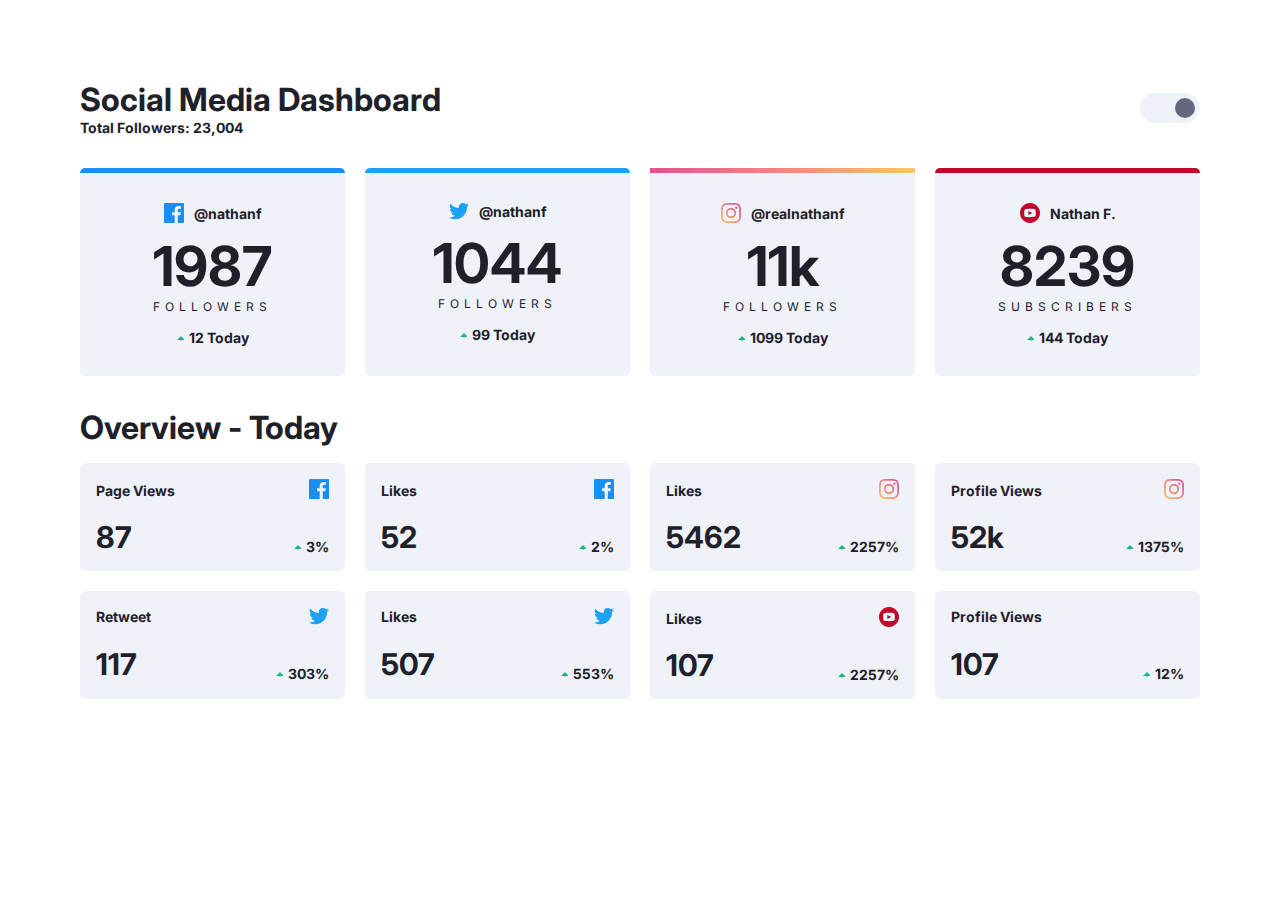
==== social-media-dashboard-with-theme-switcher-master/index.html @ 12d63ea1 "Commit initial" ====
<!DOCTYPE html>
<html lang="en">
<head>
  <meta charset="UTF-8">
  <meta name="viewport" content="width=device-width, initial-scale=1.0"> <!-- displays site properly based on user's device -->

  <link rel="icon" type="image/png" sizes="32x32" href="./src/images/favicon-32x32.png">
  
  <title>Frontend Mentor | Davi Milioli</title>
  <link rel="stylesheet" href="src/style.css">

  <!-- Feel free to remove these styles or customise in your own stylesheet 👍 -->
  <style>
    .attribution { font-size: 11px; text-align: center; }
    .attribution a { color: hsl(228, 45%, 44%); }
  </style>
</head>
<body>
  <main>
    <section class="dashboard">
      <div class="header-dashboard">
        <div class="titulos">
          <h1 class="titulo">Social Media Dashboard</h1>
          <h3 class="total-followers">Total Followers: 23,004</h3>
        </div>
        <div class="darkmode-container">
          <div class="btn-darkmode">
            <span></span>
          </div>
        </div>
      </div>
      <section class="socials">
        <div class="social facebook">
          <div class="profile">
            <img src="src/images/icon-facebook.svg">
            <h1 class="identity">@nathanf</h1>
          </div>
          <div class="followers">
            <h1 class="number">1987</h1>
            <h3 class="text-followers">Followers</h3>
          </div>
          <h4 class="status">12 Today</h4>
        </div>
        <div class="social twitter">
          <div class="profile">
            <img src="src/images/icon-twitter.svg">
            <h1 class="identity">@nathanf</h1>
          </div>
          <div class="followers">
            <h1 class="number">1044</h1>
            <h3 class="text-followers">Followers</h3>
          </div>
            <h4 class="status">99 Today</h4>
        </div>
        <div class="social instagram">
          <div class="profile">
            <img src="src/images/icon-instagram.svg">
            <h1 class="identity">@realnathanf</h1>
          </div>
          <div class="followers">
            <h1 class="number">11k</h1>
            <h3 class="text-followers">Followers</h3>
          </div>
            <h4 class="status">1099 Today</h4>
        </div>
        <div class="social youtube">
          <div class="profile">
            <img src="src/images/icon-youtube.svg">
            <h1 class="identity">Nathan F.</h1>
          </div>
          <div class="followers">
            <h1 class="number">8239</h1>
            <h3 class="text-followers">Subscribers</h3>
          </div>
          <h4 class="status">144 Today</h4>
        </div>
      </section>
    </section>
    <section class="overview">
      <h1 class="titulo-principal">Overview - Today</h1>
      <div class="overviews">
        <div class="result-overview">
          <h4>Page Views</h4>
          <img src="src/images/icon-facebook.svg" alt="">
          <h1 class="titulo">87</h1>
          <h4 class="status">3%</h4>
        </div>
        <div class="result-overview">
          <h4>Likes</h4>
          <img src="src/images/icon-facebook.svg" alt="">
          <h1 class="titulo">52</h1>
          <h4 class="status">2%</h4>
        </div>
        
        <div class="result-overview">
          <h4>Likes</h4>
          <img src="src/images/icon-instagram.svg" alt="">
          <h1 class="titulo">5462</h1>
          <h4 class="status">2257%</h4>
        </div>
        <div class="result-overview">
          <h4>Profile Views</h4>
          <img src="src/images/icon-instagram.svg" alt="">
          <h1 class="titulo">52k</h1>
          <h4 class="status">1375%</h4>
        </div>

        <div class="result-overview">
          <h4>Retweet</h4>
          <img src="src/images/icon-twitter.svg" alt="">
          <h1 class="titulo">117</h1>
          <h4 class="status">303%</h4>
        </div>
        <div class="result-overview">
          <h4>Likes</h4>
          <img src="src/images/icon-twitter.svg" alt="">
          <h1 class="titulo">507</h1>
          <h4 class="status">553%</h4>
        </div>

        <div class="result-overview">
          <h4>Likes</h4>
          <img src="src/images/icon-youtube.svg" alt="">
          <h1 class="titulo">107</h1>
          <h4 class="status">2257%</h4>
        </div>
        <div class="result-overview">
          <h4>Profile Views</h4>
          <img src="src/src/images/icon-youtube.svg" alt="">
          <h1 class="titulo">107</h1>
          <h4 class="status">12%</h4>
        </div>
      </div>
    </section>
  </main>


<!--   <div class="attribution">
    Challenge by <a href="https://www.frontendmentor.io?ref=challenge" target="_blank">Frontend Mentor</a>. 
    Coded by <a href="#">Your Name Here</a>.
  </div> -->
  <script src="src/main.js"></script>
</body>
</html>
---- social-media-dashboard-with-theme-switcher-master/src/style.css ----
@import url("https://fonts.googleapis.com/css2?family=Inter:wght@400;700&display=swap");

:root{
  --bg-card: hsl(227deg, 47%, 96%);
  --bg-body: hsl(0deg, 0%, 100%);
  --font-color-primary: hsl(230deg, 17%, 14%);
  --font-color-primary-secondary: hsl(228deg, 12%, 44%);
}

body.active{
  --font-color-primary: hsl(0deg, 0%, 100%);
  --font-color-primary-secondary: hsl(228deg, 34%, 66%);
  --bg-card: hsl(228deg, 28%, 20%);
  --bg-body: hsl(230deg, 17%, 14%);
}

* {
  margin: 0;
  padding: 0;
  box-sizing: border-box;
}

body {
  background-color: var(--bg-body);
  font-family: "Inter", sans-serif;
  padding: 5rem;
}

main .dashboard .header-dashboard {
  width: 100%;
  display: flex;
  justify-content: space-between;
  margin: auto;
}
main .dashboard .header-dashboard .darkmode-container {
  display: flex;
  align-items: center;
  gap: 10px;
}
main .dashboard .header-dashboard .darkmode-container .btn-darkmode {
  background-color: var(--bg-card);
  display: block;
  width: 60px;
  height: 30px;
  border-radius: 50px;
  display: flex;
  align-items: center;
  padding: 0px 5px;
}
main .dashboard .header-dashboard .darkmode-container .btn-darkmode span {
  background-color: var(--font-color-primary-secondary);
  width: 20px;
  height: 20px;
  display: block;
  border-radius: 50%;
  margin-left: 30px;
  transition: 0.3s;
}
main .dashboard .header-dashboard .darkmode-container .btn-darkmode span.active {
  margin-left: 0px;
  transition: 0.3s;
}
main .dashboard .header-dashboard .titulo {
  color: var(--font-color-primary);
}
main .dashboard .header-dashboard .total-followers {
  color: var(--font-color-primary);
  font-size: 14px;
}
main .dashboard .header-dashboard .btn-dark-mode {
  color: var(--font-color-primary);
}
main .dashboard .socials {
  display: grid;
  grid-template-columns: 1fr 1fr 1fr 1fr;
  gap: 20px;
  margin-top: 2rem;
}
main .dashboard .socials .social {
  background-color: var(--bg-card);
  text-align: center;
  padding: 30px 40px;
  border-top: 5px solid;
  transition: 0.3s;
  border-radius: 5px;
}
main .dashboard .socials .social .profile {
  display: flex;
  gap: 10px;
  align-items: center;
  text-align: center;
  justify-content: center;
  margin-bottom: 10px;
}
main .dashboard .socials .social .profile .identity {
  color: var(--font-color-primary);
  font-size: 14px;
}
main .dashboard .socials .social .number {
  font-size: 55px;
  color: var(--font-color-primary);
}
main .dashboard .socials .social .text-followers {
  color: var(--font-color-primary);
  letter-spacing: 5px;
  text-transform: uppercase;
  font-weight: 400;
  margin-bottom: 15px;
  font-size: 12px;
}
main .dashboard .socials .social:hover {
  opacity: 0.8;
  transition: 0.3s;
}
main .dashboard .socials .social:nth-child(3) {
  border-image: linear-gradient(265deg, hsl(37deg, 97%, 70%) 0%, hsl(329deg, 70%, 58%) 100%) 1 0 0 0;
}
main .dashboard .socials .social:nth-child(1) {
  border-color: hsl(208deg, 92%, 53%);
}
main .dashboard .socials .social:nth-child(2) {
  border-color: hsl(203deg, 89%, 53%);
}
main .dashboard .socials .social:nth-child(3) {
  border-color: linear-gradient(265deg, hsl(37deg, 97%, 70%) 0%, hsl(329deg, 70%, 58%) 100%);
}
main .dashboard .socials .social:nth-child(4) {
  border-color: hsl(348deg, 97%, 39%);
}
main .status {
  font-size: 14px;
  color: var(--font-color-primary);
}
main .status::before {
  content: "";
  width: 7px;
  height: 5px;
  margin-right: 5px;
  margin-bottom: 2px;
  display: inline-block;
  background: url(images/icon-up.svg);
}
main .overview {
  margin-top: 2rem;
}
main .overview .titulo-principal {
  color: var(--font-color-primary);
}
main .overview .overviews {
  margin-top: 1rem;
  display: grid;
  grid-template-columns: 1fr 1fr 1fr 1fr;
  gap: 20px;
}
main .overview .overviews .result-overview {
  background-color: var(--bg-card);
  display: grid;
  grid-template-columns: 1fr 1fr;
  padding: 1rem;
  gap: 20px;
  align-content: space-around;
  align-items: end;
  border-radius: 5px;
  transition: 0.3s;
}
main .overview .overviews .result-overview h4 {
  font-size: 14px;
  color: var(--font-color-primary);
}
main .overview .overviews .result-overview .titulo {
  font-size: 30px;
  color: var(--font-color-primary);
}
main .overview .overviews .result-overview img, main .overview .overviews .result-overview .status {
  justify-self: end;
}
main .overview .overviews .result-overview:hover {
  opacity: 0.8;
  transition: 0.3s;
}

@media (max-width: 992px) {
  body {
    padding: 3rem;
  }
  .header-dashboard .titulo {
    font-size: 20px;
  }
  .socials {
    grid-template-columns: 300px 300px !important;
  }
  .overviews {
    grid-template-columns: 300px 300px !important;
  }
}
@media (max-width: 576px) {
  body {
    padding: 1rem;
  }
  .header-dashboard {
    border-bottom: 1px solid var(--font-color-primary);
    padding: 1rem 0;
  }
  .header-dashboard .titulo {
    font-size: 16px;
  }
  .socials {
    grid-template-columns: 1fr !important;
  }
  .overviews {
    grid-template-columns: 1fr !important;
  }
}
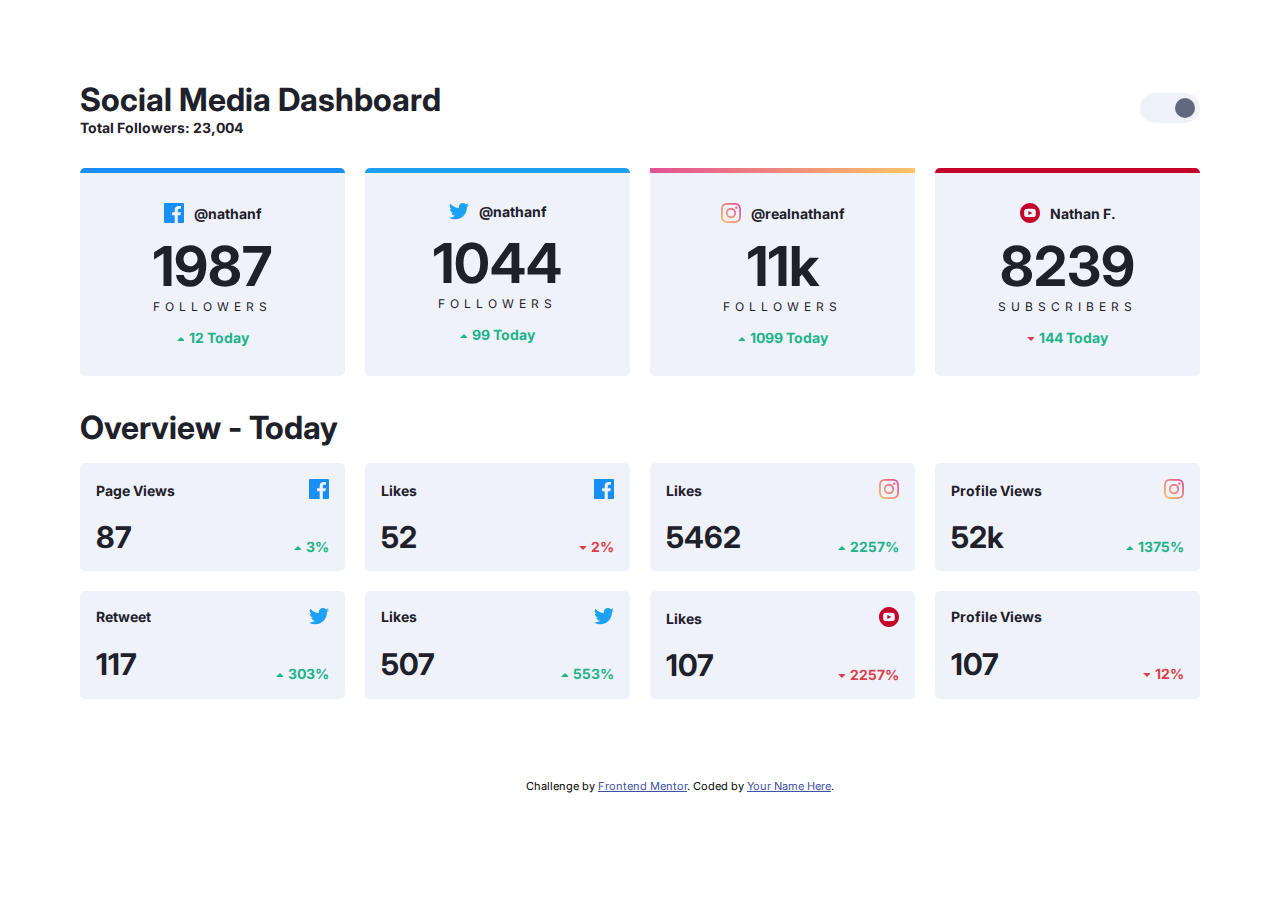
==== commit 5c4120e1: "adicionado cor status" ====
--- a/social-media-dashboard-with-theme-switcher-master/index.html
+++ b/social-media-dashboard-with-theme-switcher-master/index.html
@@ -11,8 +11,9 @@
 
   <!-- Feel free to remove these styles or customise in your own stylesheet 👍 -->
   <style>
-    .attribution { font-size: 11px; text-align: center; }
+    .attribution { font-size: 11px; text-align: center; width: 1200px; justify-content: center; margin: 5rem auto auto auto; }
     .attribution a { color: hsl(228, 45%, 44%); }
+
   </style>
 </head>
 <body>
@@ -135,10 +136,10 @@
   </main>
 
 
-<!--   <div class="attribution">
+  <footer class="attribution">
     Challenge by <a href="https://www.frontendmentor.io?ref=challenge" target="_blank">Frontend Mentor</a>. 
     Coded by <a href="#">Your Name Here</a>.
-  </div> -->
+  </footer>
   <script src="src/main.js"></script>
 </body>
 </html>--- a/social-media-dashboard-with-theme-switcher-master/src/style.css
+++ b/social-media-dashboard-with-theme-switcher-master/src/style.css
@@ -5,6 +5,7 @@
   --bg-body: hsl(0deg, 0%, 100%);
   --font-color-primary: hsl(230deg, 17%, 14%);
   --font-color-primary-secondary: hsl(228deg, 12%, 44%);
+  --status-red: hsl(356deg, 69%, 56%);
 }
 
 body.active{
@@ -127,19 +128,34 @@
 main .dashboard .socials .social:nth-child(4) {
   border-color: hsl(348deg, 97%, 39%);
 }
-main .status {
-  font-size: 14px;
-  color: var(--font-color-primary);
-}
-main .status::before {
+main .status, .overviews .status {
+  font-size: 14px ;
+  color: hsl(163, 72%, 41%) !important;
+}
+main .socials .status::before, .overviews .status::before {
   content: "";
   width: 7px;
-  height: 5px;
+  height: 4px;
   margin-right: 5px;
   margin-bottom: 2px;
   display: inline-block;
   background: url(images/icon-up.svg);
 }
+
+main .socials .youtube .status {
+  color: var(--status-red);
+}
+
+main .socials .youtube .status::before {
+  content: "";
+  width: 7px;
+  height: 4px;
+  margin-right: 5px;
+  margin-bottom: 2px;
+  display: inline-block;
+  background: url(images/icon-down.svg);
+}
+
 main .overview {
   margin-top: 2rem;
 }
@@ -179,6 +195,20 @@
   transition: 0.3s;
 }
 
+.result-overview:nth-child(2) .status, .result-overview:nth-child(7) .status, .result-overview:last-child .status{
+  color: var(--status-red) !important;
+}
+
+.result-overview:nth-child(2) .status::before, .result-overview:nth-child(7) .status::before, .result-overview:nth-child(8) .status::before{
+  content: "";
+  width: 7px;
+  height: 4px;
+  margin-right: 5px;
+  margin-bottom: 2px;
+  display: inline-block;
+  background: url(images/icon-down.svg);
+}
+
 @media (max-width: 992px) {
   body {
     padding: 3rem;
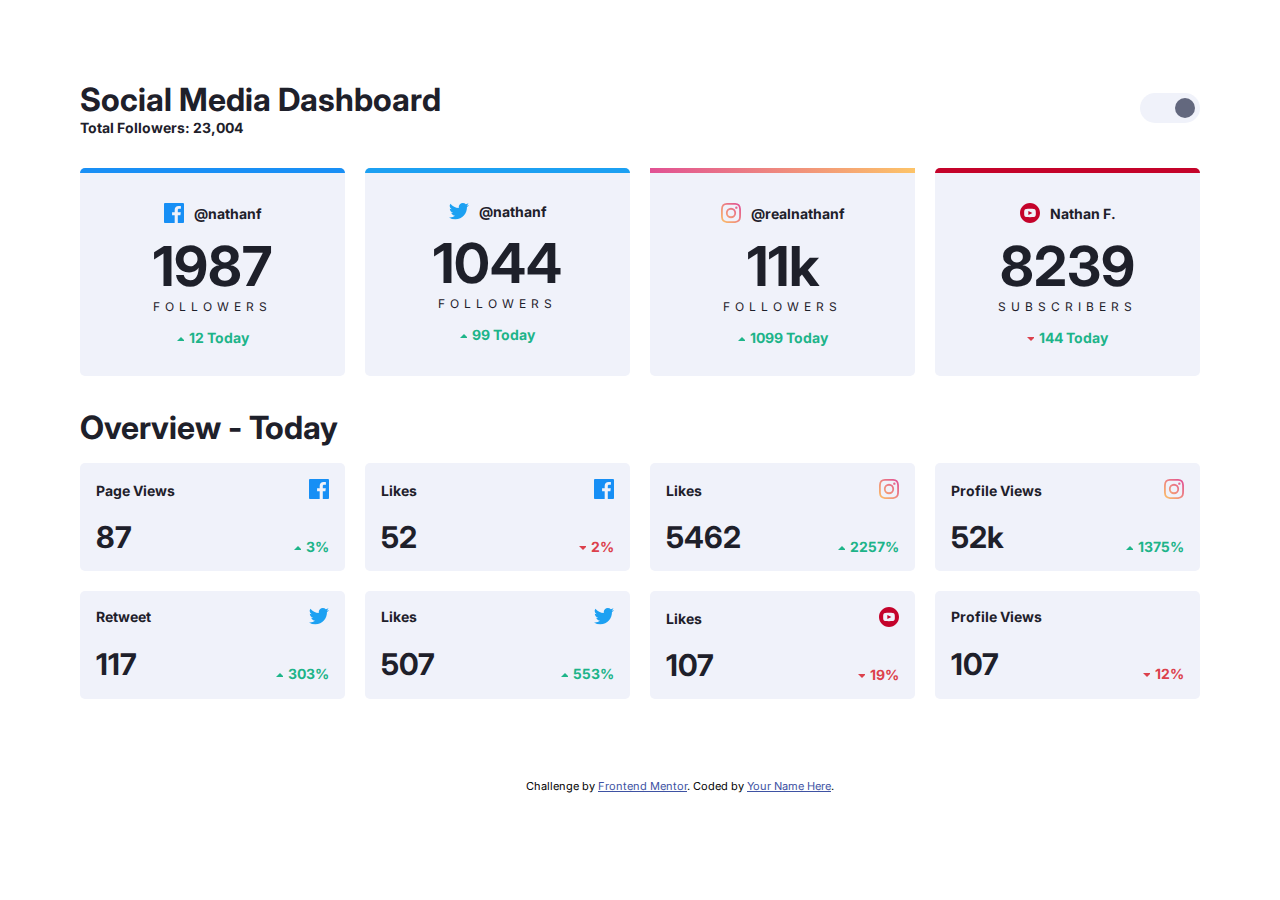
==== commit 103441cf: "adicionado segundo projeto" ====
--- a/social-media-dashboard-with-theme-switcher-master/index.html
+++ b/social-media-dashboard-with-theme-switcher-master/index.html
@@ -123,7 +123,7 @@
           <h4>Likes</h4>
           <img src="src/images/icon-youtube.svg" alt="">
           <h1 class="titulo">107</h1>
-          <h4 class="status">2257%</h4>
+          <h4 class="status">19%</h4>
         </div>
         <div class="result-overview">
           <h4>Profile Views</h4>
